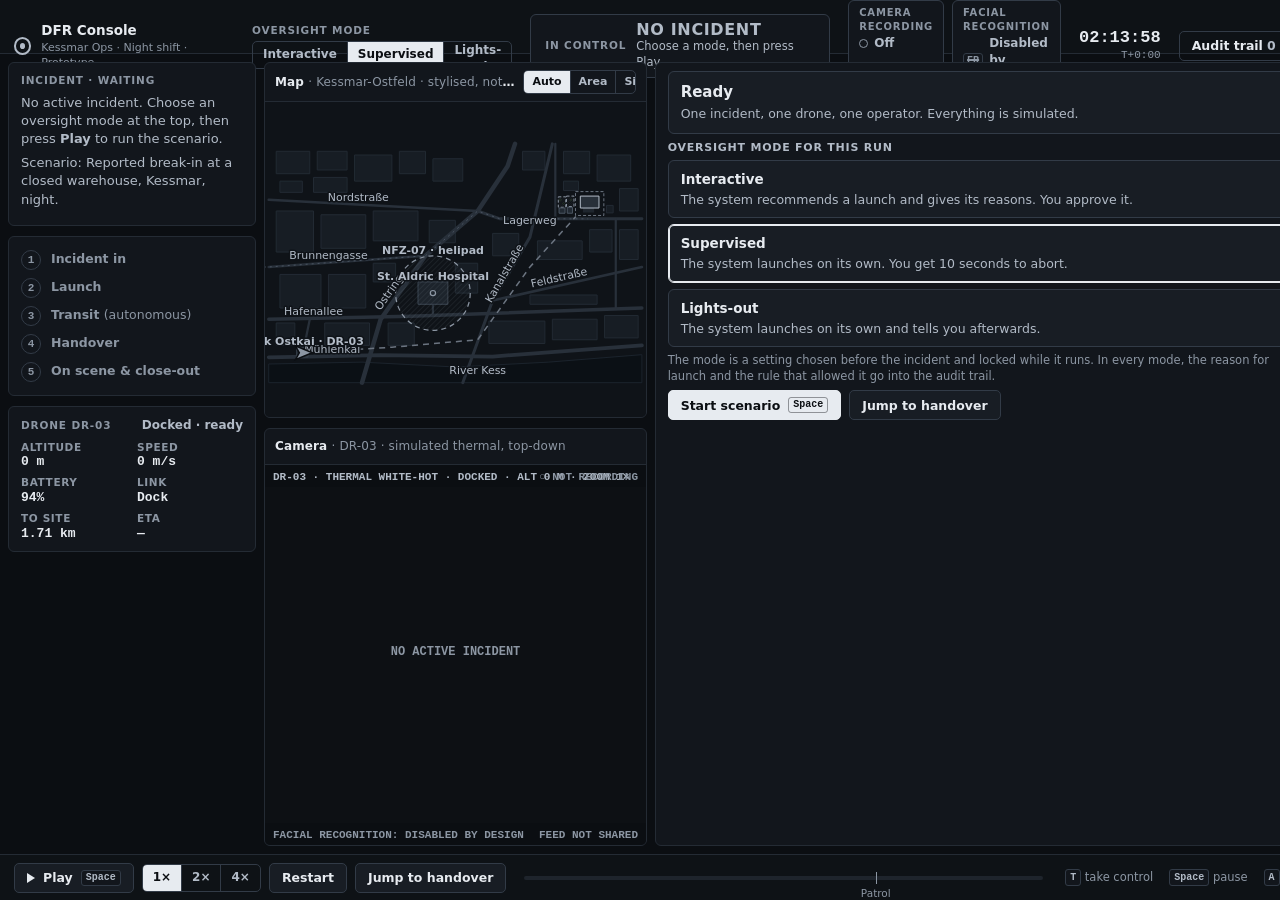
==== dfr-console/index.html @ 01701061 "DFR console: layout, handover brief, map and thermal feed Co-Authored-By: Claude Opus 5.5 <noreply@a" ====
<!doctype html>
<html lang="en">
<head>
  <meta charset="utf-8">
  <meta name="viewport" content="width=1440">
  <title>DFR Handover Console</title>
  <meta name="description" content="Prototype operator console for a drone-as-first-responder programme. A design exploration of human oversight at the moment of handover. Fictional city, units and procedures.">
  <link rel="stylesheet" href="styles.css">
</head>
<body>
  <div class="app" id="app">

    <header class="topbar">
      <div class="brand">
        <span class="brand-mark" aria-hidden="true"></span>
        <div>
          <div class="brand-name">DFR Console</div>
          <div class="brand-sub">Kessmar Ops · Night shift · Prototype</div>
        </div>
      </div>

      <div class="mode" id="mode" role="radiogroup" aria-label="Oversight mode"></div>

      <div class="control" id="control" aria-live="polite"></div>

      <div class="chips">
        <div class="chip chip-rec" id="rec" aria-live="polite"></div>
        <div class="chip chip-fr" title="Facial recognition is not part of this programme. Identity is never inferred from the feed.">
          <span class="chip-k">Facial recognition</span>
          <span class="chip-v"><span class="strike">FR</span> Disabled by design</span>
        </div>
      </div>

      <div class="clock">
        <div class="clock-time num" data-live="clock">--:--:--</div>
        <div class="clock-sub num"><span data-live="tplus">T+0:00</span><span class="condensed" id="condensed" hidden>Condensed <span data-live="condense-x"></span></span></div>
      </div>

      <button class="btn btn-ghost audit-btn" data-action="toggle-audit" aria-controls="audit">
        Audit trail <span class="count num" id="audit-count">0</span> <kbd>A</kbd>
      </button>
    </header>

    <main class="grid" id="grid">
      <aside class="col-left" id="left" aria-label="Incident"></aside>

      <section class="col-center" aria-label="Map and camera">
        <div class="panel map-panel">
          <div class="panel-head">
            <h2 class="panel-title">Map <span class="dim">· Kessmar-Ostfeld · stylised, not to survey</span></h2>
            <div class="seg seg-sm" id="map-view"></div>
          </div>
          <div class="map-wrap" id="map-wrap">
            <svg id="map" role="img" aria-label="Map of the drone route, no-fly zone, site and patrol position"></svg>
            <div class="arm-hint" id="map-hint" hidden></div>
          </div>
        </div>
        <div class="panel feed-panel">
          <div class="panel-head">
            <h2 class="panel-title">Camera <span class="dim">· DR-03 · simulated thermal, top-down</span></h2>
            <div class="feed-flags" id="feed-flags"></div>
          </div>
          <div class="feed-wrap" id="feed-wrap">
            <canvas id="feed" aria-label="Simulated thermal camera feed with detection boxes"></canvas>
            <div class="arm-hint" id="feed-hint" hidden></div>
          </div>
        </div>
      </section>

      <aside class="col-right" id="context" aria-label="What needs you"></aside>

      <section class="closeout" id="closeout" hidden aria-label="Close-out summary"></section>
    </main>

    <footer class="playback" id="playback" aria-label="Playback"></footer>

    <aside class="drawer" id="audit" hidden aria-label="Audit trail"></aside>
  </div>

  <script src="scenario.js"></script>
  <script src="app.js"></script>
</body>
</html>
---- dfr-console/styles.css ----
/* ==========================================================================
   DFR Handover Console — styles
   Colour has three jobs only:
     --sys    system acting
     --ask    needs a human
     --crit   critical
   Everything else is neutral. All text meets WCAG AA on its background.
   ========================================================================== */

:root {
  --bg: #0b0e12;
  --panel: #12161c;
  --panel-2: #181d24;
  --panel-3: #1e242c;
  --line: #242b34;
  --line-2: #323b47;
  --text: #e7ebf0;
  --text-2: #b2bbc7;
  --text-3: #8c96a3;

  --sys: #4cc3e0;
  --sys-bg: rgba(76, 195, 224, 0.10);
  --sys-line: rgba(76, 195, 224, 0.45);
  --ask: #f2b545;
  --ask-bg: rgba(242, 181, 69, 0.10);
  --ask-line: rgba(242, 181, 69, 0.55);
  --ask-ink: #1b1302;
  --crit: #ff6b6b;
  --crit-bg: rgba(255, 107, 107, 0.12);

  --font: "Inter", "Segoe UI", system-ui, -apple-system, Roboto, "Helvetica Neue", Arial, sans-serif;
  --mono: "JetBrains Mono", "SF Mono", ui-monospace, Menlo, Consolas, monospace;

  --r: 6px;
  --gap: 10px;
  color-scheme: dark;
}

* { box-sizing: border-box; }
html, body { margin: 0; height: 100%; background: var(--bg); color: var(--text); }
body {
  font: 13px/1.4 var(--font);
  -webkit-font-smoothing: antialiased;
  min-width: 1280px;
  overflow: hidden;
}
button { font: inherit; color: inherit; }
kbd {
  font: 600 10px/1 var(--mono);
  padding: 2px 4px; border-radius: 3px;
  border: 1px solid var(--line-2); color: var(--text-2); background: var(--panel);
  margin-left: 4px; vertical-align: 1px;
}
.num { font-variant-numeric: tabular-nums; font-feature-settings: "tnum" 1; }
.dim { color: var(--text-3); font-weight: 400; }
b { font-weight: 600; }
[hidden] { display: none !important; }

/* ---- app grid ----------------------------------------------------------- */
.app {
  height: 100vh; min-height: 820px;
  display: grid;
  grid-template-rows: 54px minmax(0, 1fr) 46px;
  position: relative;
}
.grid {
  display: grid;
  grid-template-columns: 248px minmax(0, 1fr) 664px;
  gap: 8px;
  padding: 8px;
  min-height: 0;
  position: relative;
}
.col-left, .col-right { min-height: 0; overflow-y: auto; }
.grid { grid-template-rows: minmax(0, 1fr); }
.col-left { grid-column: 1; grid-row: 1; }
.col-center { grid-column: 2; grid-row: 1; }
.col-right { grid-column: 3; grid-row: 1; }
.col-left { display: flex; flex-direction: column; gap: var(--gap); }
.col-center { display: grid; grid-template-rows: minmax(0, 0.92fr) minmax(0, 1.08fr); gap: var(--gap); min-height: 0; }
.col-right {
  background: var(--panel); border: 1px solid var(--line); border-radius: var(--r);
  padding: 8px 12px 6px;
  display: flex; flex-direction: column; gap: 6px;
  scrollbar-width: thin;
}

.panel { background: var(--panel); border: 1px solid var(--line); border-radius: var(--r); }
.panel-head { display: flex; align-items: center; justify-content: space-between; gap: 8px; padding: 7px 10px; border-bottom: 1px solid var(--line); min-height: 36px; }
.panel-title { font-size: 12px; font-weight: 600; margin: 0; letter-spacing: 0.01em; }
.eyebrow { font-size: 10.5px; font-weight: 600; letter-spacing: 0.08em; text-transform: uppercase; color: var(--text-3); }

/* ---- top bar ------------------------------------------------------------ */
.topbar {
  display: grid;
  grid-template-columns: 220px auto 1fr auto auto auto;
  align-items: center; gap: 18px;
  padding: 0 14px;
  border-bottom: 1px solid var(--line);
  background: #0e1216;
}
.brand { display: flex; align-items: center; gap: 10px; }
.brand-mark { width: 18px; height: 18px; border: 2px solid var(--text-2); border-radius: 50%; position: relative; }
.brand-mark::after { content: ""; position: absolute; inset: 4px; background: var(--text-2); border-radius: 50%; }
.brand-name { font-weight: 700; font-size: 13.5px; }
.brand-sub { font-size: 11px; color: var(--text-3); }

.mode { display: flex; flex-direction: column; gap: 3px; }
.mode-k { font-size: 10.5px; font-weight: 600; letter-spacing: 0.08em; text-transform: uppercase; color: var(--text-3); }
.lock { text-transform: none; letter-spacing: 0; font-weight: 500; }

.control {
  justify-self: center;
  display: grid; grid-template-columns: auto auto; grid-template-rows: auto auto;
  column-gap: 10px; align-items: baseline;
  min-width: 300px; padding: 6px 14px;
  border-radius: var(--r); border: 1px solid var(--line-2); background: var(--panel);
}
.ctl-k { grid-row: 1 / 3; align-self: center; font-size: 10.5px; font-weight: 600; letter-spacing: 0.08em; text-transform: uppercase; color: var(--text-3); writing-mode: horizontal-tb; }
.ctl-who { font-size: 16px; font-weight: 700; letter-spacing: 0.04em; text-transform: uppercase; line-height: 1.1; }
.ctl-sub { grid-column: 2; font-size: 11.5px; color: var(--text-2); }
.ctl-system { border-color: var(--sys-line); background: var(--sys-bg); }
.ctl-system .ctl-who { color: var(--sys); }
.ctl-system.ctl-ask { border-color: var(--ask-line); background: var(--ask-bg); }
.ctl-system.ctl-ask .ctl-sub { color: var(--ask); font-weight: 600; }
.ctl-operator { border-color: var(--text); background: var(--panel-3); box-shadow: inset 0 0 0 1px var(--text); }
.ctl-operator .ctl-who { color: var(--text); }
.ctl-idle .ctl-who { color: var(--text-2); }

.chips { display: flex; gap: 8px; }
.chip { display: flex; flex-direction: column; gap: 1px; padding: 5px 10px; border: 1px solid var(--line-2); border-radius: var(--r); background: var(--panel); }
.chip-k { font-size: 10px; font-weight: 600; letter-spacing: 0.08em; text-transform: uppercase; color: var(--text-3); }
.chip-v { font-size: 12px; font-weight: 600; color: var(--text-2); display: flex; align-items: center; gap: 6px; }
.rec-dot { width: 9px; height: 9px; border-radius: 50%; border: 1.5px solid var(--text-3); display: inline-block; }
.chip-rec.on .chip-v { color: var(--text); }
.chip-rec.on .rec-dot { background: var(--text); border-color: var(--text); }
.strike { text-decoration: line-through; text-decoration-thickness: 1.5px; font: 600 10px var(--mono); padding: 1px 3px; border: 1px solid var(--line-2); border-radius: 3px; color: var(--text-3); }

.clock { text-align: right; }
.clock-time { font: 600 17px/1.1 var(--mono); }
.clock-sub { font: 500 11px/1.3 var(--mono); color: var(--text-3); display: flex; gap: 8px; justify-content: flex-end; }
.condensed { color: var(--text-2); border: 1px solid var(--line-2); border-radius: 3px; padding: 0 4px; }
.audit-btn .count { color: var(--text-2); }

/* ---- buttons ------------------------------------------------------------ */
.btn {
  display: inline-flex; align-items: center; justify-content: center; gap: 4px;
  height: 30px; padding: 0 12px;
  border: 1px solid var(--line-2); border-radius: 5px;
  background: var(--panel-2); color: var(--text);
  font-size: 12.5px; font-weight: 600; cursor: pointer; white-space: nowrap;
}
.btn:hover:not(:disabled) { background: var(--panel-3); border-color: #475262; }
.btn:focus-visible, .seg-btn:focus-visible, .link:focus-visible { outline: 2px solid var(--text); outline-offset: 2px; }
.btn:disabled { color: var(--text-3); cursor: not-allowed; background: transparent; }
.btn-ghost { background: transparent; }
.btn-sm { height: 26px; padding: 0 10px; font-size: 12px; }
.btn-lg { height: 40px; padding: 0 18px; font-size: 14px; }
.btn-primary { background: var(--text); color: #0b0e12; border-color: var(--text); }
.btn-primary:hover:not(:disabled) { background: #fff; border-color: #fff; }
.btn-primary kbd { background: transparent; color: #0b0e12; border-color: rgba(11,14,18,.4); }
.btn-ask { background: var(--ask); color: var(--ask-ink); border-color: var(--ask); }
.btn-ask:hover:not(:disabled) { background: #f7c565; border-color: #f7c565; }
.btn-ask kbd { background: transparent; color: var(--ask-ink); border-color: rgba(27,19,2,.45); }
.btn-ask-o { border-color: var(--ask-line); }
.btn-ask-o:hover:not(:disabled) { background: var(--ask-bg); border-color: var(--ask); }
.link { background: none; border: 0; padding: 0; color: var(--text); text-decoration: underline; text-underline-offset: 2px; cursor: pointer; font-size: inherit; }

.seg { display: inline-flex; border: 1px solid var(--line-2); border-radius: 5px; overflow: hidden; }
.seg-btn { height: 26px; padding: 0 10px; background: transparent; border: 0; border-right: 1px solid var(--line-2); color: var(--text-2); font-size: 12px; font-weight: 600; cursor: pointer; }
.seg-btn:last-child { border-right: 0; }
.seg-btn:hover:not(:disabled) { background: var(--panel-3); color: var(--text); }
.seg-btn.on { background: var(--text); color: #0b0e12; }
.seg-btn:disabled { cursor: not-allowed; }
.seg-btn:disabled:not(.on) { color: var(--text-3); }
.seg-sm .seg-btn { height: 22px; padding: 0 8px; font-size: 11px; }

/* ---- left column -------------------------------------------------------- */
.card { padding: 10px 12px; }
.card-top { display: flex; justify-content: space-between; align-items: center; margin-bottom: 6px; }
.prio { font: 700 12px var(--mono); padding: 1px 6px; border: 1px solid var(--text-2); border-radius: 3px; }
.incident.muted { color: var(--text-2); }
.idle-note { margin: 4px 0 6px; color: var(--text-2); }
.inc-type { font-size: 15px; font-weight: 700; margin: 0 0 2px; line-height: 1.25; }
.inc-addr { font-size: 12.5px; color: var(--text); margin-bottom: 8px; }
.kv { margin: 0 0 8px; display: grid; grid-template-columns: 1fr 1fr; gap: 6px; }
.kv dt, .tele-grid dt { font-size: 10.5px; color: var(--text-3); text-transform: uppercase; letter-spacing: 0.06em; font-weight: 600; }
.kv dd, .tele-grid dd { margin: 0; font-size: 12.5px; }
.kv dd.num { font: 600 15px var(--mono); }
.notes { margin: 0 0 10px; font-size: 12px; color: var(--text-2); }
.notes .eyebrow { display: block; margin-bottom: 2px; }
.eta { border-top: 1px solid var(--line); padding-top: 8px; display: flex; flex-direction: column; gap: 5px; }
.eta-h { display: flex; flex-direction: column; font-size: 12px; margin-bottom: 2px; }
.eta-row { display: grid; grid-template-columns: 76px 1fr 66px; align-items: center; gap: 8px; font-size: 12px; }
.eta-l { color: var(--text-2); }
.eta-bar { height: 6px; background: var(--panel-3); border-radius: 3px; overflow: hidden; }
.eta-fill { display: block; height: 100%; width: 0; border-radius: 3px; }
.eta-fill.sys { background: var(--sys); }
.eta-fill.neutral { background: var(--text-2); }
.eta-v { font: 600 13px var(--mono); text-align: right; white-space: nowrap; }

.stepper { list-style: none; margin: 0; padding: 0; display: flex; flex-direction: column; gap: 2px; }
.step { display: grid; grid-template-columns: 22px 1fr; gap: 8px; align-items: start; padding: 4px 0; color: var(--text-3); }
.step-n { width: 20px; height: 20px; border-radius: 50%; border: 1px solid var(--line-2); display: grid; place-items: center; font: 600 11px var(--mono); }
.step-t { font-weight: 600; font-size: 12.5px; display: flex; flex-direction: column; }
.step { padding: 3px 0; }
.step-note { font-weight: 400; font-size: 11.5px; color: var(--text-3); }
.step.done { color: var(--text-2); }
.step.done .step-n { background: var(--panel-3); color: var(--text-2); }
.step.current { color: var(--text); }
.step.current .step-n { background: var(--text); color: #0b0e12; border-color: var(--text); }
.step.current .step-note { color: var(--text-2); }
.step.skipped .step-t { text-decoration: line-through; text-decoration-color: var(--text-3); }
.step.skipped .step-note { text-decoration: none; display: inline; }

.tele-phase { font-size: 12px; font-weight: 600; color: var(--text-2); }
.tele-grid { margin: 0; display: grid; grid-template-columns: 1fr 1fr; gap: 6px 10px; }
.tele-grid dd { font: 600 13px var(--mono); }

/* ---- map ---------------------------------------------------------------- */
.map-panel, .feed-panel { display: flex; flex-direction: column; min-height: 0; overflow: hidden; }
.map-wrap, .feed-wrap { position: relative; flex: 1; min-height: 0; }
#map { position: absolute; inset: 0; width: 100%; height: 100%; display: block; }
.map-wrap.armed, .feed-wrap.armed { cursor: crosshair; }
.map-wrap.armed #map, .feed-wrap.armed canvas { outline: 1px dashed var(--text-2); outline-offset: -1px; }
.arm-hint {
  position: absolute; left: 50%; top: 8px; transform: translateX(-50%);
  background: rgba(11,14,18,.9); border: 1px solid var(--text-2); border-radius: 4px;
  padding: 3px 8px; font-size: 12px; pointer-events: none;
}

.m-bg { fill: #0f1318; }
.m-river { fill: #0b1015; stroke: #1b232c; stroke-width: 1; vector-effect: non-scaling-stroke; }
.m-block { fill: #171d24; stroke: #222a33; stroke-width: 1; vector-effect: non-scaling-stroke; }
.m-street { fill: none; stroke: #28303a; stroke-linecap: round; stroke-linejoin: round; }
.m-landmark { fill: #1d242c; stroke: #3a4450; stroke-width: 1; vector-effect: non-scaling-stroke; }
.m-nfz { fill: url(#hatch-nfz); stroke: #8c96a3; stroke-width: 1.2; stroke-dasharray: 5 4; vector-effect: non-scaling-stroke; }
.nfz-hatch { stroke: rgba(140,150,163,0.18); stroke-width: 3; }
.m-helipad { fill: none; stroke: #8c96a3; stroke-width: 1.2; vector-effect: non-scaling-stroke; }
.m-garden { fill: #131a17; stroke: #2a3330; stroke-width: 1; vector-effect: non-scaling-stroke; }
.m-garden.private { fill: url(#hatch); stroke: #8c96a3; stroke-dasharray: 3 2; }
.hatch-line { stroke: rgba(140,150,163,0.35); stroke-width: 1; }
.m-fence { fill: none; stroke: #6b7480; stroke-width: 1; stroke-dasharray: 3 2; vector-effect: non-scaling-stroke; }
.m-apron { fill: #1f262e; }
.m-bldg { fill: #222a33; stroke: #4a5461; stroke-width: 1; vector-effect: non-scaling-stroke; }
.m-bldg.target { fill: #283039; stroke: #b2bbc7; }
.m-tree { fill: #121a15; stroke: #25302a; stroke-width: 1; vector-effect: non-scaling-stroke; }
.m-route-plan { fill: none; stroke: #6b7480; stroke-width: 1.5; stroke-dasharray: 6 5; vector-effect: non-scaling-stroke; }
.m-patrol-plan { fill: none; stroke: #4a5461; stroke-width: 1; stroke-dasharray: 2 4; vector-effect: non-scaling-stroke; }
.m-route-flown { fill: none; stroke: var(--sys); stroke-width: 2.5; vector-effect: non-scaling-stroke; }
.m-orbit { fill: none; stroke: var(--sys); stroke-width: 1.2; stroke-dasharray: 4 4; vector-effect: non-scaling-stroke; }
.m-cam { fill: rgba(231,235,240,0.06); stroke: rgba(231,235,240,0.7); stroke-width: 1; vector-effect: non-scaling-stroke; }
.m-mask { fill: #10131a; fill-opacity: .92; stroke: var(--text-2); stroke-width: 1; vector-effect: non-scaling-stroke; }
.mk { transform: scale(var(--inv, 1)); }
.lbl { fill: var(--text-2); font: 500 11px var(--font); paint-order: stroke; stroke: #0f1318; stroke-width: 3px; stroke-linejoin: round; }
.lbl-area { text-anchor: middle; }
.lbl-mark { fill: var(--text-2); font-weight: 600; }
.lbl-nfz { fill: var(--text-2); font-weight: 600; }
.lbl-site { text-anchor: middle; opacity: 0; transition: opacity .3s; }
.lbl-strong { fill: var(--text); font-weight: 700; }
.lbl-private { fill: var(--text-2); font-size: 10px; }
#map.masked .lbl-private { display: none; }
#map.zoomed .lbl-site { opacity: 1; }
#map.zoomed .lbl-area { opacity: 0; }
.lbl-ico { font: 600 11px var(--mono); fill: var(--text); }
.lbl-det { font: 600 10px var(--mono); fill: var(--text); }
.m-drone-ico { fill: var(--sys); stroke: #0b0e12; stroke-width: 1.5; }
.m-drone-halo { fill: none; stroke: none; }
.m-drone.op .m-drone-ico { fill: var(--text); }
.m-drone.ask .m-drone-halo { stroke: var(--ask); stroke-width: 2; }
.m-drone.ask .m-drone-ico { fill: var(--sys); }
.m-drone.docked .m-drone-ico { fill: var(--text-3); }
.m-drone.docked .lbl-ico { display: none; }
.m-patrol-ico { fill: var(--panel-3); stroke: var(--text); stroke-width: 1.5; }
.m-pin { fill: var(--text); }
.m-pin-ring { fill: none; stroke: var(--text); stroke-width: 1; opacity: .6; }
.m-det { fill: none; stroke-width: 1.5; }
.m-det.sys { stroke: var(--sys); }
.m-det.ask { stroke: var(--ask); stroke-width: 2; }
.m-det.ok { stroke: var(--text); }
.m-poi { fill: none; stroke: var(--text); stroke-width: 1.5; }

/* ---- feed --------------------------------------------------------------- */
#feed { position: absolute; inset: 0; display: block; }
.feed-flags { display: flex; gap: 6px; flex-shrink: 0; }
.panel-title { white-space: nowrap; overflow: hidden; text-overflow: ellipsis; min-width: 0; }
.flag { white-space: nowrap; font-size: 11px; font-weight: 600; color: var(--text-2); border: 1px solid var(--line-2); border-radius: 3px; padding: 1px 6px; }

/* ---- right column: context --------------------------------------------- */
.banner {
  display: flex; justify-content: space-between; align-items: center; gap: 12px;
  padding: 10px 12px; border-radius: var(--r); border: 1px solid var(--line-2); background: var(--panel-2);
}
.banner-t { font-size: 15px; font-weight: 700; }
.banner-handover .banner-s { white-space: nowrap; }
.banner-s { font-size: 12.5px; color: var(--text-2); margin-top: 2px; }
.banner-meta { display: flex; flex-direction: column; align-items: flex-end; }
.big { font: 700 22px/1.1 var(--mono); }
.banner-sys { border-color: var(--sys-line); background: var(--sys-bg); }
.banner-sys .banner-t { color: var(--sys); }
.banner-ask { border-color: var(--ask-line); background: var(--ask-bg); }
.banner-ask .banner-t { color: var(--ask); }
.banner-op { border-color: var(--text); background: var(--panel-3); }
.banner-calm .banner-t { color: var(--text); }
.banner-handover { position: sticky; top: -12px; z-index: 2; background: #221d12; }
.handover-cta { display: flex; align-items: center; gap: 14px; flex-shrink: 0; }
.tth { display: flex; flex-direction: column; align-items: flex-end; }
.tth .big { color: var(--ask); }

.calm { padding: 14px 14px 12px; border: 1px solid var(--line); border-radius: var(--r); background: var(--panel-2); }
.calm-t { font-size: 20px; font-weight: 600; color: var(--text); letter-spacing: -0.01em; }
.calm-s { color: var(--text-2); margin-top: 4px; font-size: 13px; }

.notice { font-size: 12.5px; color: var(--text-2); padding: 8px 10px; border-left: 3px solid var(--sys); background: var(--sys-bg); border-radius: 0 var(--r) var(--r) 0; }
.notice b { color: var(--text); }

.sec { display: flex; flex-direction: column; gap: 5px; }
.sec-h { margin: 0; font-size: 11px; font-weight: 700; letter-spacing: 0.07em; text-transform: uppercase; color: var(--text-2); display: flex; align-items: center; gap: 6px; white-space: nowrap; }
.sec-n { width: 17px; height: 17px; border-radius: 50%; background: var(--panel-3); border: 1px solid var(--line-2); display: inline-grid; place-items: center; font: 700 10px var(--mono); color: var(--text); }
.sec-aside { margin-left: auto; text-transform: none; letter-spacing: 0; font-weight: 500; font-size: 11.5px; color: var(--text-3); }
.sec-h .count { font: 600 11px var(--mono); color: var(--text-3); }
.pending { color: var(--text-3); font-style: italic; margin: 0; }
.fine { font-size: 11.5px; color: var(--text-3); margin: 0; }
.actions { display: flex; gap: 8px; flex-wrap: wrap; }

.modes { list-style: none; margin: 0; padding: 0; display: flex; flex-direction: column; gap: 6px; }
.mode-pick { width: 100%; text-align: left; display: flex; flex-direction: column; gap: 2px; padding: 9px 12px; border: 1px solid var(--line-2); border-radius: var(--r); background: var(--panel-2); cursor: pointer; }
.mode-pick:hover { border-color: #475262; }
.mode-card.on .mode-pick { border-color: var(--text); box-shadow: inset 0 0 0 1px var(--text); }
.mode-name { font-weight: 700; font-size: 13.5px; }
.mode-sum { color: var(--text-2); font-size: 12.5px; }

.reasons { margin: 0; padding-left: 16px; display: flex; flex-direction: column; gap: 3px; color: var(--text); font-size: 12.5px; }
.rec-line { margin: 0; font-size: 14px; }
.rule { font: 600 10.5px var(--mono); color: var(--text-2); border: 1px solid var(--line-2); border-radius: 3px; padding: 0 4px; text-transform: none; letter-spacing: 0; cursor: help; white-space: nowrap; }
.countdown { height: 6px; border-radius: 3px; background: var(--panel-3); overflow: hidden; }
.countdown-fill { display: block; height: 100%; background: var(--sys); width: 100%; }

/* brief */
.brief { display: flex; flex-direction: column; gap: 6px; }
.brief-head { display: flex; align-items: baseline; justify-content: space-between; gap: 8px; border-bottom: 1px solid var(--line); padding-bottom: 3px; }
.brief-title { margin: 0; font-size: 13px; font-weight: 700; }
.brief .dim { font-size: 11.5px; }
.looking { margin: 0; font-size: 14px; line-height: 1.38; font-weight: 500; }
.looking.pending { font-size: 13px; font-weight: 400; }
.did { list-style: none; margin: 0; padding: 0; display: grid; grid-template-columns: 1fr 1fr; grid-auto-flow: row; gap: 1px 16px; }
.did li { display: grid; grid-template-columns: 58px 1fr; gap: 4px; font-size: 12px; line-height: 1.35; min-width: 0; }
.did-t { font: 500 11.5px/1.45 var(--mono); color: var(--text-3); }
.did-a { color: var(--text-2); white-space: nowrap; overflow: hidden; text-overflow: ellipsis; }
.did li.pending { display: block; }

.brief-grid { display: grid; grid-template-columns: 1fr 1fr; gap: 10px; align-items: start; }
.items { list-style: none; margin: 0; padding: 0; display: flex; flex-direction: column; gap: 4px; }
.item {
  display: grid; grid-template-columns: 54px 1fr; gap: 8px; align-items: center;
  padding: 4px 6px 4px 4px; border: 1px solid var(--line); border-radius: 5px; background: var(--panel-2);
  min-height: 42px;
}
.item.needs { border-color: var(--ask); background: var(--ask-bg); }
.thumb { position: relative; width: 54px; height: 34px; border-radius: 3px; overflow: hidden; background: #0d1014; display: grid; place-items: center; align-self: start; }
.thumb img { width: 100%; height: 100%; object-fit: cover; display: block; }
.thumb-id { position: absolute; left: 0; bottom: 0; font: 600 9.5px/1 var(--mono); color: var(--text); background: rgba(11,14,18,.85); padding: 2px 3px; border-top-right-radius: 3px; }
.thumb-mask { font-size: 10px; color: var(--text-2); background: repeating-linear-gradient(45deg, #10131a 0 4px, #1e242c 4px 6px); width: 100%; height: 100%; display: grid; place-items: center; font-weight: 600; }
.item.unk { grid-template-columns: 34px 1fr; }
.unk-mark { width: 34px; font: 700 16px var(--mono); color: var(--text-2); border: 1px dashed var(--line-2); background: transparent; padding-bottom: 8px; }
.unk-mark .thumb-id { background: transparent; color: var(--text-3); }
.item-b { min-width: 0; display: flex; flex-direction: column; gap: 1px; }
.item-l { font-size: 12.5px; line-height: 1.35; color: var(--text); font-weight: 500; }
.item-l .conf { float: right; margin: 0 0 2px 6px; }
.item-s { font-size: 11.5px; color: var(--text-2); font-weight: 600; }
.item-s.ask { color: var(--ask); }
.item.resolved .item-l { color: var(--text-2); }
.conf { font: 600 10.5px/1.5 var(--mono); padding: 0 4px; border-radius: 3px; border: 1px solid var(--line-2); color: var(--text); white-space: nowrap; }
.conf-low { border-style: dashed; border-color: var(--text-3); }
.conf-ok { border-color: var(--text-2); }
.fr-tag { margin-left: auto; text-transform: none; letter-spacing: 0; font-weight: 500; font-size: 11px; color: var(--text-3); display: inline-flex; gap: 4px; align-items: center; }

.decs { list-style: none; margin: 0; padding: 0; display: flex; flex-direction: column; gap: 5px; }
.dec { padding: 6px 10px; border: 1px solid var(--line-2); border-radius: var(--r); background: var(--panel-2); display: flex; flex-direction: column; gap: 5px; }
.dec.open { border-color: var(--ask); background: var(--ask-bg); }
.dec.open-lite { border-color: var(--ask-line); }
.dec-top { display: flex; align-items: center; gap: 8px; }
.urg { font-size: 10.5px; font-weight: 700; letter-spacing: 0.06em; text-transform: uppercase; color: var(--text-3); white-space: nowrap; }
.dec.open .urg, .dec.open-lite .urg { color: var(--ask); }
.dec-t { font-weight: 700; font-size: 13.5px; flex: 1; }
.dec-x { margin: 0; font-size: 12.5px; color: var(--text-2); }
.dec-inline { flex-direction: row; align-items: center; gap: 10px; padding: 5px 8px 5px 10px; }
.dec-inline .dec-b { flex: 1; min-width: 0; font-size: 12.5px; line-height: 1.3; }
.dec-inline .dec-t { font-size: 12.5px; }
.choices { display: grid; grid-template-columns: repeat(3, 1fr); gap: 6px; }
.choice.chosen { background: var(--text); color: #0b0e12; border-color: var(--text); opacity: 1; }
.choice.chosen:disabled { color: #0b0e12; background: var(--text); }
.queued { font-size: 12.5px; color: var(--text-2); padding: 7px 10px; border: 1px dashed var(--line-2); border-radius: var(--r); }

.sugg .tag-sugg { text-transform: none; letter-spacing: 0; font-weight: 600; font-size: 11px; color: var(--text-2); border: 1px dashed var(--line-2); border-radius: 3px; padding: 0 6px; }
.suggs { list-style: none; margin: 0; padding: 0; display: grid; grid-template-columns: repeat(3, 1fr); gap: 6px; }
.sg .item-id { grid-column: 1; }
.sg-t { grid-column: 1; grid-row: 2; font-size: 12.5px; line-height: 1.3; }
.sg .btn { grid-column: 2; grid-row: 1 / 3; }
.sg .sg-done { grid-column: 1 / 3; grid-row: 3; }
.sg-done { white-space: nowrap; text-align: right; }
.sg { display: grid; grid-template-columns: 1fr auto; grid-template-rows: auto auto; column-gap: 6px; align-items: center; padding: 5px 6px 5px 8px; border: 1px dashed var(--line-2); border-radius: 5px; font-size: 12.5px; }
.sg.used { border-style: solid; color: var(--text-3); }
.sg-done { font: 500 11px var(--mono); color: var(--text-2); }

.controls .ctl-grid { display: flex; flex-wrap: wrap; gap: 10px 14px; }
.ctl-group { display: flex; flex-direction: column; gap: 3px; }
.arm-line { margin: 0; font-size: 12.5px; color: var(--text); }
.end-row { display: flex; justify-content: space-between; align-items: center; gap: 12px; padding: 8px 10px; border: 1px solid var(--line-2); border-radius: var(--r); font-size: 12.5px; color: var(--text-2); }
.end-row.ready { border-color: var(--ask-line); background: var(--ask-bg); color: var(--text); }

/* ---- playback ----------------------------------------------------------- */
.playback {
  display: grid; grid-template-columns: auto 1fr auto; align-items: center; gap: 18px;
  padding: 0 14px; border-top: 1px solid var(--line); background: #0e1216;
}
.pb-ctrls { display: flex; gap: 8px; align-items: center; }
.pb-play { min-width: 104px; }
.ico-play { width: 0; height: 0; border-left: 8px solid currentColor; border-top: 5px solid transparent; border-bottom: 5px solid transparent; margin-right: 4px; }
.ico-pause { width: 8px; height: 10px; border-left: 3px solid currentColor; border-right: 3px solid currentColor; margin-right: 4px; }
.pb-track { position: relative; height: 40px; }
.pb-rail { position: absolute; left: 0; right: 0; top: 18px; height: 4px; background: var(--panel-3); border-radius: 2px; }
.pb-fill { display: block; height: 100%; background: var(--text-2); border-radius: 2px; width: 0; }
.pb-mark { position: absolute; top: -4px; width: 1px; height: 12px; background: var(--text-3); }
.pb-mark.up span { top: -15px; }
.pb-mark span { position: absolute; top: 14px; left: 0; transform: translateX(-50%); font-size: 10.5px; color: var(--text-3); white-space: nowrap; }
.pb-mark.past { background: var(--text); }
.pb-mark.past span { color: var(--text-2); }
.pb-keys { display: flex; gap: 12px; font-size: 11.5px; color: var(--text-3); }

/* ---- audit drawer ------------------------------------------------------- */
.drawer {
  position: absolute; top: 54px; right: 0; bottom: 46px; width: 640px; z-index: 20;
  background: #0f1318; border-left: 1px solid var(--line-2); box-shadow: -12px 0 32px rgba(0,0,0,.5);
  display: flex; flex-direction: column;
}
.drawer-head { display: flex; align-items: center; justify-content: space-between; gap: 10px; padding: 12px 14px; border-bottom: 1px solid var(--line); }
.drawer-t { margin: 0; font-size: 15px; }
.audit-list { list-style: none; margin: 0; padding: 6px 0; overflow-y: auto; flex: 1; }
.ae { display: grid; grid-template-columns: 92px 82px 1fr; gap: 8px; padding: 6px 14px; border-bottom: 1px solid var(--line); }
.ae-t { font: 500 12px var(--mono); display: flex; flex-direction: column; }
.ae-t .dim { font-size: 11px; }
.ae-a { font-weight: 600; font-size: 12.5px; }
.ae-r { font-size: 12px; color: var(--text-2); }
.actor { font: 700 10.5px var(--mono); padding: 1px 5px; border-radius: 3px; border: 1px solid; letter-spacing: 0.04em; }
.actor-system { color: var(--sys); border-color: var(--sys-line); }
.actor-operator { color: #0b0e12; background: var(--text); border-color: var(--text); }

/* ---- close-out ---------------------------------------------------------- */
.closeout {
  grid-column: 2 / 4; grid-row: 1; z-index: 5;
  background: var(--panel); border: 1px solid var(--line-2); border-radius: var(--r);
  padding: 14px 16px; overflow-y: auto; display: flex; flex-direction: column; gap: 12px;
  margin: 0; min-height: 0;
}
.co-head { display: flex; justify-content: space-between; align-items: flex-start; gap: 12px; }
.co-title { margin: 2px 0; font-size: 18px; }
.co-metrics { display: grid; grid-template-columns: repeat(6, 1fr); gap: 8px; }
.metric { padding: 8px 10px; border: 1px solid var(--line-2); border-radius: var(--r); background: var(--panel-2); display: flex; flex-direction: column; gap: 2px; }
.metric.key { border-color: var(--text); }
.metric-v { font: 700 15px/1.3 var(--font); }
.metric-v.num { font-family: var(--mono); }
.metric.key .metric-v { font-size: 24px; }
.metric-s { font-size: 11px; color: var(--text-3); }
.co-body { display: grid; grid-template-columns: 300px 1fr; gap: 14px; min-height: 0; }
.co-left { display: flex; flex-direction: column; gap: 12px; }
.co-out { margin: 0; font-size: 13px; line-height: 1.45; }
.co-unk { margin: 0; padding-left: 0; list-style: none; display: flex; flex-direction: column; gap: 6px; font-size: 12.5px; }
.swim-head { display: grid; grid-template-columns: 1fr 70px 1fr; font-size: 11px; font-weight: 700; letter-spacing: .07em; text-transform: uppercase; color: var(--text-2); }
.swim-head span:first-child { text-align: right; color: var(--sys); }
.swim { list-style: none; margin: 0; padding: 0; }
.sw { display: grid; grid-template-columns: 1fr 70px 1fr; gap: 0; }
.sw-t { font: 500 11.5px var(--mono); color: var(--text-3); text-align: center; border-left: 1px solid var(--line-2); border-right: 1px solid var(--line-2); padding: 4px 0; }
.sw-sys, .sw-op { padding: 4px 8px; }
.sw-sys { text-align: right; }
.sw-a { font-size: 12.5px; font-weight: 600; }
.sw-r { font-size: 11.5px; color: var(--text-3); }
.sw-operator .sw-op { border-left: 2px solid var(--text); background: var(--panel-2); }
.sw-system .sw-sys .sw-a { color: var(--text); }
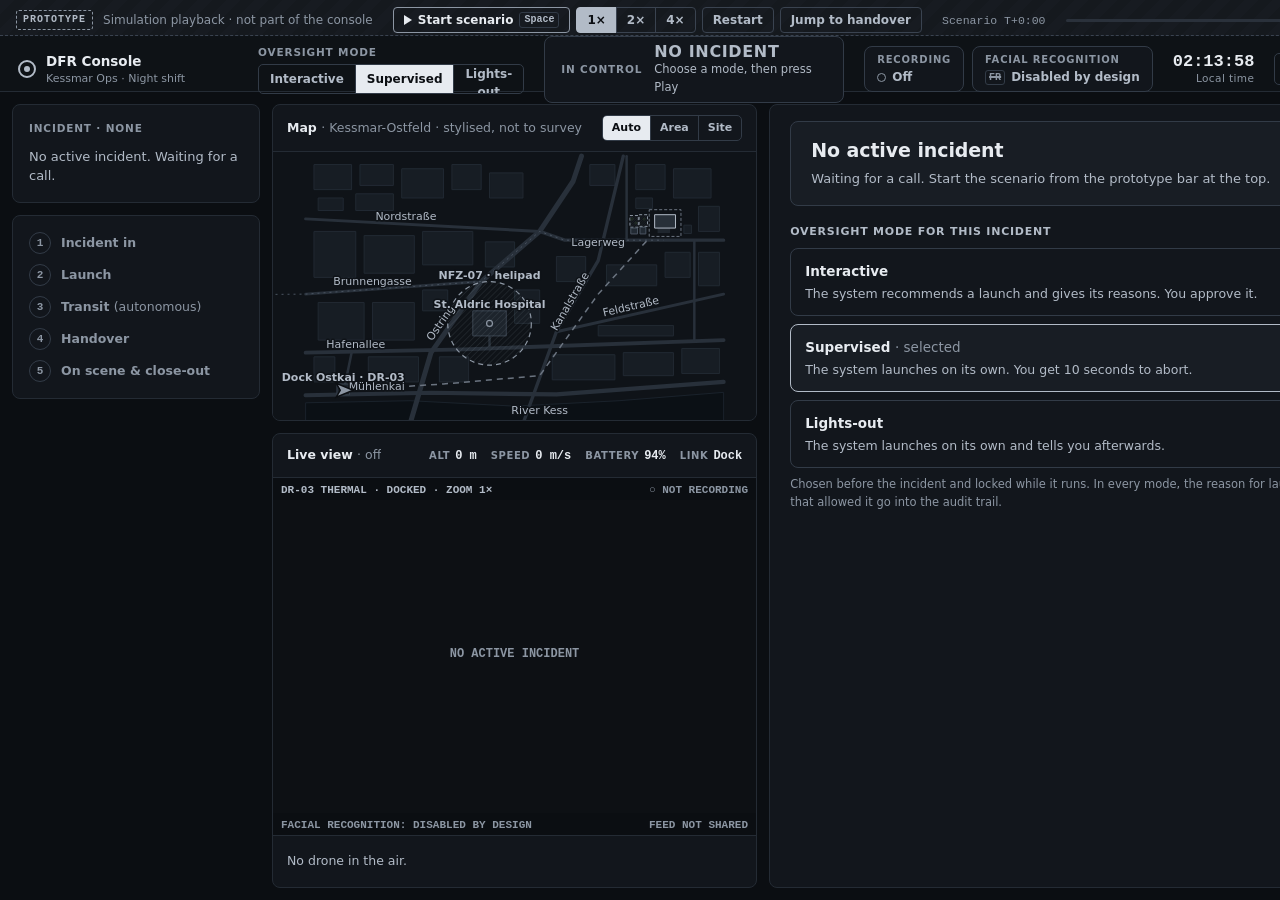
==== commit e71d8187: "DFR console: one primary action at a time, more breathing room, controls on the live view - 'Now' ca" ====
--- a/dfr-console/index.html
+++ b/dfr-console/index.html
@@ -10,12 +10,15 @@
 <body>
   <div class="app" id="app">
 
+    <!-- Prototype harness: drives the simulation. Not part of the console. -->
+    <div class="harness" id="harness" role="region" aria-label="Prototype playback (not part of the console)"></div>
+
     <header class="topbar">
       <div class="brand">
         <span class="brand-mark" aria-hidden="true"></span>
         <div>
           <div class="brand-name">DFR Console</div>
-          <div class="brand-sub">Kessmar Ops · Night shift · Prototype</div>
+          <div class="brand-sub">Kessmar Ops · Night shift</div>
         </div>
       </div>
 
@@ -33,7 +36,7 @@
 
       <div class="clock">
         <div class="clock-time num" data-live="clock">--:--:--</div>
-        <div class="clock-sub num"><span data-live="tplus">T+0:00</span><span class="condensed" id="condensed" hidden>Condensed <span data-live="condense-x"></span></span></div>
+        <div class="clock-sub">Local time</div>
       </div>
 
       <button class="btn btn-ghost audit-btn" data-action="toggle-audit" aria-controls="audit">
@@ -57,13 +60,19 @@
         </div>
         <div class="panel feed-panel">
           <div class="panel-head">
-            <h2 class="panel-title">Camera <span class="dim">· DR-03 · simulated thermal, top-down</span></h2>
-            <div class="feed-flags" id="feed-flags"></div>
+            <h2 class="panel-title"><span id="feed-title">Live view</span></h2>
+            <dl class="tele" aria-label="Drone telemetry">
+              <div><dt>Alt</dt><dd class="num" data-live="tel-alt"></dd></div>
+              <div><dt>Speed</dt><dd class="num" data-live="tel-speed"></dd></div>
+              <div><dt>Battery</dt><dd class="num" data-live="tel-bat"></dd></div>
+              <div><dt>Link</dt><dd class="num" data-live="tel-link"></dd></div>
+            </dl>
           </div>
           <div class="feed-wrap" id="feed-wrap">
-            <canvas id="feed" aria-label="Simulated thermal camera feed with detection boxes"></canvas>
+            <canvas id="feed" aria-label="Live thermal view from DR-03 (simulated), with detection boxes"></canvas>
             <div class="arm-hint" id="feed-hint" hidden></div>
           </div>
+          <div class="feed-tools" id="feed-tools" aria-label="Drone and camera controls"></div>
         </div>
       </section>
 
@@ -72,8 +81,6 @@
       <section class="closeout" id="closeout" hidden aria-label="Close-out summary"></section>
     </main>
 
-    <footer class="playback" id="playback" aria-label="Playback"></footer>
-
     <aside class="drawer" id="audit" hidden aria-label="Audit trail"></aside>
   </div>
 
--- a/dfr-console/styles.css
+++ b/dfr-console/styles.css
@@ -5,6 +5,10 @@
      --ask    needs a human
      --crit   critical
    Everything else is neutral. All text meets WCAG AA on its background.
+
+   Action hierarchy: at most one primary action per screen (.btn-primary-ask,
+   inside the "Now" card). Alternatives are quiet (.btn-quiet); everything
+   else is a link or a plain control.
    ========================================================================== */
 
 :root {
@@ -19,10 +23,10 @@
   --text-3: #8c96a3;
 
   --sys: #4cc3e0;
-  --sys-bg: rgba(76, 195, 224, 0.10);
+  --sys-bg: rgba(76, 195, 224, 0.09);
   --sys-line: rgba(76, 195, 224, 0.45);
   --ask: #f2b545;
-  --ask-bg: rgba(242, 181, 69, 0.10);
+  --ask-bg: rgba(242, 181, 69, 0.09);
   --ask-line: rgba(242, 181, 69, 0.55);
   --ask-ink: #1b1302;
   --crit: #ff6b6b;
@@ -31,15 +35,17 @@
   --font: "Inter", "Segoe UI", system-ui, -apple-system, Roboto, "Helvetica Neue", Arial, sans-serif;
   --mono: "JetBrains Mono", "SF Mono", ui-monospace, Menlo, Consolas, monospace;
 
-  --r: 6px;
-  --gap: 10px;
+  --r: 8px;
+  --r-sm: 5px;
+  --gutter: 12px;     /* between panels */
+  --pad: 18px;        /* inside panels */
   color-scheme: dark;
 }
 
 * { box-sizing: border-box; }
 html, body { margin: 0; height: 100%; background: var(--bg); color: var(--text); }
 body {
-  font: 13px/1.4 var(--font);
+  font: 13px/1.5 var(--font);
   -webkit-font-smoothing: antialiased;
   min-width: 1280px;
   overflow: hidden;
@@ -48,54 +54,87 @@
 kbd {
   font: 600 10px/1 var(--mono);
   padding: 2px 4px; border-radius: 3px;
-  border: 1px solid var(--line-2); color: var(--text-2); background: var(--panel);
-  margin-left: 4px; vertical-align: 1px;
+  border: 1px solid var(--line-2); color: var(--text-2); background: transparent;
+  margin-left: 6px; vertical-align: 1px;
 }
 .num { font-variant-numeric: tabular-nums; font-feature-settings: "tnum" 1; }
 .dim { color: var(--text-3); font-weight: 400; }
 b { font-weight: 600; }
 [hidden] { display: none !important; }
+.eyebrow { font-size: 10.5px; font-weight: 600; letter-spacing: 0.08em; text-transform: uppercase; color: var(--text-3); }
 
 /* ---- app grid ----------------------------------------------------------- */
 .app {
   height: 100vh; min-height: 820px;
   display: grid;
-  grid-template-rows: 54px minmax(0, 1fr) 46px;
+  grid-template-rows: 36px 56px minmax(0, 1fr);
   position: relative;
 }
 .grid {
   display: grid;
-  grid-template-columns: 248px minmax(0, 1fr) 664px;
-  gap: 8px;
-  padding: 8px;
+  grid-template-columns: 248px minmax(0, 1fr) 648px;
+  grid-template-rows: minmax(0, 1fr);
+  gap: var(--gutter);
+  padding: var(--gutter);
   min-height: 0;
   position: relative;
 }
-.col-left, .col-right { min-height: 0; overflow-y: auto; }
-.grid { grid-template-rows: minmax(0, 1fr); }
-.col-left { grid-column: 1; grid-row: 1; }
-.col-center { grid-column: 2; grid-row: 1; }
-.col-right { grid-column: 3; grid-row: 1; }
-.col-left { display: flex; flex-direction: column; gap: var(--gap); }
-.col-center { display: grid; grid-template-rows: minmax(0, 0.92fr) minmax(0, 1.08fr); gap: var(--gap); min-height: 0; }
+.col-left { grid-column: 1; grid-row: 1; display: flex; flex-direction: column; gap: var(--gutter); min-height: 0; overflow-y: auto; }
+.col-center { grid-column: 2; grid-row: 1; display: grid; grid-template-rows: minmax(0, 0.82fr) minmax(0, 1.18fr); gap: var(--gutter); min-height: 0; }
 .col-right {
+  grid-column: 3; grid-row: 1; min-height: 0; overflow-y: auto;
   background: var(--panel); border: 1px solid var(--line); border-radius: var(--r);
-  padding: 8px 12px 6px;
-  display: flex; flex-direction: column; gap: 6px;
+  padding: 16px 20px;
+  display: flex; flex-direction: column; gap: 18px;
   scrollbar-width: thin;
 }
 
 .panel { background: var(--panel); border: 1px solid var(--line); border-radius: var(--r); }
-.panel-head { display: flex; align-items: center; justify-content: space-between; gap: 8px; padding: 7px 10px; border-bottom: 1px solid var(--line); min-height: 36px; }
-.panel-title { font-size: 12px; font-weight: 600; margin: 0; letter-spacing: 0.01em; }
-.eyebrow { font-size: 10.5px; font-weight: 600; letter-spacing: 0.08em; text-transform: uppercase; color: var(--text-3); }
+.panel-head { display: flex; align-items: center; justify-content: space-between; gap: 12px; padding: 10px 14px; border-bottom: 1px solid var(--line); min-height: 44px; }
+.panel-title { font-size: 12.5px; font-weight: 600; margin: 0; white-space: nowrap; overflow: hidden; text-overflow: ellipsis; min-width: 0; }
+
+/* ---- prototype harness -------------------------------------------------- */
+.harness {
+  display: grid; grid-template-columns: auto auto auto 1fr; align-items: center; gap: 20px;
+  padding: 0 16px;
+  background: repeating-linear-gradient(135deg, #171b21 0 10px, #15191e 10px 20px);
+  border-bottom: 1px dashed #3a4350;
+  color: var(--text-2); font-size: 12px;
+}
+.h-id { display: flex; align-items: center; gap: 10px; }
+.h-tag { font: 700 10px/1 var(--mono); letter-spacing: 0.1em; text-transform: uppercase; padding: 4px 6px; border: 1px dashed var(--text-3); border-radius: 3px; color: var(--text-2); }
+.h-name { color: var(--text-3); }
+.h-ctrls { display: flex; align-items: center; gap: 6px; }
+.hbtn {
+  height: 26px; padding: 0 10px; border-radius: 4px; border: 1px solid #3a4350; background: transparent;
+  color: var(--text-2); font-size: 12px; font-weight: 600; cursor: pointer; display: inline-flex; align-items: center; white-space: nowrap;
+}
+.hbtn:hover:not(:disabled) { color: var(--text); border-color: var(--text-3); }
+.hbtn:disabled { color: var(--text-3); cursor: not-allowed; opacity: .7; }
+.hbtn.on { background: var(--text-2); color: #0b0e12; border-color: var(--text-2); }
+.hbtn-main { color: var(--text); border-color: var(--text-3); min-width: 128px; justify-content: center; }
+.hseg { display: inline-flex; }
+.hseg .hbtn { border-radius: 0; margin-left: -1px; }
+.hseg .hbtn:first-child { border-radius: 4px 0 0 4px; margin-left: 0; }
+.hseg .hbtn:last-child { border-radius: 0 4px 4px 0; }
+.ico-play { width: 0; height: 0; border-left: 8px solid currentColor; border-top: 5px solid transparent; border-bottom: 5px solid transparent; margin-right: 6px; }
+.ico-pause { width: 8px; height: 10px; border-left: 3px solid currentColor; border-right: 3px solid currentColor; margin-right: 6px; }
+.h-time { font: 500 11.5px var(--mono); color: var(--text-3); display: flex; gap: 8px; white-space: nowrap; }
+.condensed { color: var(--text-2); border: 1px dashed var(--text-3); border-radius: 3px; padding: 0 5px; }
+.h-track { position: relative; height: 40px; min-width: 200px; }
+.h-rail { position: absolute; left: 0; right: 0; top: 19px; height: 3px; background: #2a313b; border-radius: 2px; }
+.h-fill { display: block; height: 100%; background: var(--text-3); border-radius: 2px; width: 0; }
+.h-mark { position: absolute; top: -4px; width: 1px; height: 11px; background: var(--text-3); }
+.h-mark span { position: absolute; top: 11px; left: 0; transform: translateX(-50%); font-size: 10px; color: var(--text-3); white-space: nowrap; }
+.h-mark.up span { top: -13px; }
+.h-mark.past { background: var(--text-2); }
 
 /* ---- top bar ------------------------------------------------------------ */
 .topbar {
   display: grid;
   grid-template-columns: 220px auto 1fr auto auto auto;
-  align-items: center; gap: 18px;
-  padding: 0 14px;
+  align-items: center; gap: 20px;
+  padding: 0 var(--gutter) 0 18px;
   border-bottom: 1px solid var(--line);
   background: #0e1216;
 }
@@ -112,110 +151,102 @@
 .control {
   justify-self: center;
   display: grid; grid-template-columns: auto auto; grid-template-rows: auto auto;
-  column-gap: 10px; align-items: baseline;
-  min-width: 300px; padding: 6px 14px;
+  column-gap: 12px; align-items: baseline;
+  min-width: 300px; padding: 6px 16px;
   border-radius: var(--r); border: 1px solid var(--line-2); background: var(--panel);
 }
-.ctl-k { grid-row: 1 / 3; align-self: center; font-size: 10.5px; font-weight: 600; letter-spacing: 0.08em; text-transform: uppercase; color: var(--text-3); writing-mode: horizontal-tb; }
-.ctl-who { font-size: 16px; font-weight: 700; letter-spacing: 0.04em; text-transform: uppercase; line-height: 1.1; }
+.ctl-k { grid-row: 1 / 3; align-self: center; font-size: 10.5px; font-weight: 600; letter-spacing: 0.08em; text-transform: uppercase; color: var(--text-3); }
+.ctl-who { font-size: 16px; font-weight: 700; letter-spacing: 0.04em; text-transform: uppercase; line-height: 1.15; }
 .ctl-sub { grid-column: 2; font-size: 11.5px; color: var(--text-2); }
 .ctl-system { border-color: var(--sys-line); background: var(--sys-bg); }
 .ctl-system .ctl-who { color: var(--sys); }
-.ctl-system.ctl-ask { border-color: var(--ask-line); background: var(--ask-bg); }
 .ctl-system.ctl-ask .ctl-sub { color: var(--ask); font-weight: 600; }
 .ctl-operator { border-color: var(--text); background: var(--panel-3); box-shadow: inset 0 0 0 1px var(--text); }
 .ctl-operator .ctl-who { color: var(--text); }
 .ctl-idle .ctl-who { color: var(--text-2); }
 
 .chips { display: flex; gap: 8px; }
-.chip { display: flex; flex-direction: column; gap: 1px; padding: 5px 10px; border: 1px solid var(--line-2); border-radius: var(--r); background: var(--panel); }
+.chip { white-space: nowrap; display: flex; flex-direction: column; gap: 1px; padding: 5px 12px; border: 1px solid var(--line-2); border-radius: var(--r); background: var(--panel); }
 .chip-k { font-size: 10px; font-weight: 600; letter-spacing: 0.08em; text-transform: uppercase; color: var(--text-3); }
 .chip-v { font-size: 12px; font-weight: 600; color: var(--text-2); display: flex; align-items: center; gap: 6px; }
-.rec-dot { width: 9px; height: 9px; border-radius: 50%; border: 1.5px solid var(--text-3); display: inline-block; }
+.rec-dot { width: 9px; height: 9px; border-radius: 50%; border: 1.5px solid var(--text-3); display: inline-block; flex-shrink: 0; }
 .chip-rec.on .chip-v { color: var(--text); }
-.chip-rec.on .rec-dot { background: var(--text); border-color: var(--text); }
+.chip-rec.on .rec-dot, .tool-toggle.on .rec-dot { background: var(--text); border-color: var(--text); }
 .strike { text-decoration: line-through; text-decoration-thickness: 1.5px; font: 600 10px var(--mono); padding: 1px 3px; border: 1px solid var(--line-2); border-radius: 3px; color: var(--text-3); }
 
 .clock { text-align: right; }
-.clock-time { font: 600 17px/1.1 var(--mono); }
-.clock-sub { font: 500 11px/1.3 var(--mono); color: var(--text-3); display: flex; gap: 8px; justify-content: flex-end; }
-.condensed { color: var(--text-2); border: 1px solid var(--line-2); border-radius: 3px; padding: 0 4px; }
-.audit-btn .count { color: var(--text-2); }
+.clock-time { font: 600 17px/1.15 var(--mono); }
+.clock-sub { font-size: 10.5px; color: var(--text-3); letter-spacing: 0.04em; }
+.audit-btn .count { color: var(--text-2); font-family: var(--mono); }
 
 /* ---- buttons ------------------------------------------------------------ */
 .btn {
-  display: inline-flex; align-items: center; justify-content: center; gap: 4px;
-  height: 30px; padding: 0 12px;
-  border: 1px solid var(--line-2); border-radius: 5px;
+  display: inline-flex; align-items: center; justify-content: center; gap: 6px;
+  height: 32px; padding: 0 14px;
+  border: 1px solid var(--line-2); border-radius: var(--r-sm);
   background: var(--panel-2); color: var(--text);
   font-size: 12.5px; font-weight: 600; cursor: pointer; white-space: nowrap;
 }
-.btn:hover:not(:disabled) { background: var(--panel-3); border-color: #475262; }
-.btn:focus-visible, .seg-btn:focus-visible, .link:focus-visible { outline: 2px solid var(--text); outline-offset: 2px; }
+.btn:hover:not(:disabled) { background: var(--panel-3); border-color: #4a5462; }
+.btn:focus-visible, .seg-btn:focus-visible, .link:focus-visible, .hbtn:focus-visible, .mode-pick:focus-visible { outline: 2px solid var(--text); outline-offset: 2px; }
 .btn:disabled { color: var(--text-3); cursor: not-allowed; background: transparent; }
 .btn-ghost { background: transparent; }
-.btn-sm { height: 26px; padding: 0 10px; font-size: 12px; }
-.btn-lg { height: 40px; padding: 0 18px; font-size: 14px; }
-.btn-primary { background: var(--text); color: #0b0e12; border-color: var(--text); }
-.btn-primary:hover:not(:disabled) { background: #fff; border-color: #fff; }
-.btn-primary kbd { background: transparent; color: #0b0e12; border-color: rgba(11,14,18,.4); }
-.btn-ask { background: var(--ask); color: var(--ask-ink); border-color: var(--ask); }
-.btn-ask:hover:not(:disabled) { background: #f7c565; border-color: #f7c565; }
-.btn-ask kbd { background: transparent; color: var(--ask-ink); border-color: rgba(27,19,2,.45); }
-.btn-ask-o { border-color: var(--ask-line); }
-.btn-ask-o:hover:not(:disabled) { background: var(--ask-bg); border-color: var(--ask); }
-.link { background: none; border: 0; padding: 0; color: var(--text); text-decoration: underline; text-underline-offset: 2px; cursor: pointer; font-size: inherit; }
-
-.seg { display: inline-flex; border: 1px solid var(--line-2); border-radius: 5px; overflow: hidden; }
-.seg-btn { height: 26px; padding: 0 10px; background: transparent; border: 0; border-right: 1px solid var(--line-2); color: var(--text-2); font-size: 12px; font-weight: 600; cursor: pointer; }
+.btn-sm { height: 28px; padding: 0 10px; font-size: 12px; }
+.btn-lg { height: 42px; padding: 0 22px; font-size: 14px; }
+/* the one primary action */
+.btn-primary-ask { background: var(--ask); color: var(--ask-ink); border-color: var(--ask); }
+.btn-primary-ask:hover:not(:disabled) { background: #f7c565; border-color: #f7c565; }
+.btn-primary-ask kbd { color: var(--ask-ink); border-color: rgba(27,19,2,.45); }
+/* quieter alternative */
+.btn-quiet { background: transparent; color: var(--text-2); border-color: var(--line-2); }
+.btn-quiet:hover:not(:disabled) { color: var(--text); background: var(--panel-2); }
+.link { background: none; border: 0; padding: 0; color: var(--text); text-decoration: underline; text-decoration-color: var(--text-3); text-underline-offset: 3px; cursor: pointer; font-size: inherit; font-weight: 500; }
+.link:hover { text-decoration-color: var(--text); }
+
+.seg { display: inline-flex; border: 1px solid var(--line-2); border-radius: var(--r-sm); overflow: hidden; }
+.seg-btn { height: 28px; padding: 0 11px; background: transparent; border: 0; border-right: 1px solid var(--line-2); color: var(--text-2); font-size: 12px; font-weight: 600; cursor: pointer; }
 .seg-btn:last-child { border-right: 0; }
 .seg-btn:hover:not(:disabled) { background: var(--panel-3); color: var(--text); }
 .seg-btn.on { background: var(--text); color: #0b0e12; }
 .seg-btn:disabled { cursor: not-allowed; }
 .seg-btn:disabled:not(.on) { color: var(--text-3); }
-.seg-sm .seg-btn { height: 22px; padding: 0 8px; font-size: 11px; }
+.seg-sm .seg-btn { height: 24px; padding: 0 9px; font-size: 11px; }
 
 /* ---- left column -------------------------------------------------------- */
-.card { padding: 10px 12px; }
-.card-top { display: flex; justify-content: space-between; align-items: center; margin-bottom: 6px; }
+.card { padding: 16px; }
+.card-top { display: flex; justify-content: space-between; align-items: center; margin-bottom: 10px; }
 .prio { font: 700 12px var(--mono); padding: 1px 6px; border: 1px solid var(--text-2); border-radius: 3px; }
 .incident.muted { color: var(--text-2); }
-.idle-note { margin: 4px 0 6px; color: var(--text-2); }
-.inc-type { font-size: 15px; font-weight: 700; margin: 0 0 2px; line-height: 1.25; }
-.inc-addr { font-size: 12.5px; color: var(--text); margin-bottom: 8px; }
-.kv { margin: 0 0 8px; display: grid; grid-template-columns: 1fr 1fr; gap: 6px; }
-.kv dt, .tele-grid dt { font-size: 10.5px; color: var(--text-3); text-transform: uppercase; letter-spacing: 0.06em; font-weight: 600; }
-.kv dd, .tele-grid dd { margin: 0; font-size: 12.5px; }
+.idle-note { margin: 0; color: var(--text-2); }
+.inc-type { font-size: 15.5px; font-weight: 700; margin: 0 0 4px; line-height: 1.3; }
+.inc-addr { font-size: 12.5px; color: var(--text); margin-bottom: 14px; line-height: 1.45; }
+.kv { margin: 0 0 14px; display: grid; grid-template-columns: 1fr 1fr; gap: 8px; }
+.kv dt { font-size: 10.5px; color: var(--text-3); text-transform: uppercase; letter-spacing: 0.06em; font-weight: 600; margin-bottom: 2px; }
+.kv dd { margin: 0; font-size: 12.5px; line-height: 1.4; }
 .kv dd.num { font: 600 15px var(--mono); }
-.notes { margin: 0 0 10px; font-size: 12px; color: var(--text-2); }
-.notes .eyebrow { display: block; margin-bottom: 2px; }
-.eta { border-top: 1px solid var(--line); padding-top: 8px; display: flex; flex-direction: column; gap: 5px; }
-.eta-h { display: flex; flex-direction: column; font-size: 12px; margin-bottom: 2px; }
-.eta-row { display: grid; grid-template-columns: 76px 1fr 66px; align-items: center; gap: 8px; font-size: 12px; }
+.notes { margin: 0 0 16px; font-size: 12.5px; color: var(--text-2); line-height: 1.55; }
+.notes .eyebrow { display: block; margin-bottom: 4px; }
+.eta { border-top: 1px solid var(--line); padding-top: 14px; display: flex; flex-direction: column; gap: 8px; }
+.eta-h { display: flex; flex-direction: column; gap: 2px; font-size: 12px; margin-bottom: 2px; }
+.eta-row { display: grid; grid-template-columns: 72px 1fr 64px; align-items: center; gap: 10px; font-size: 12px; }
 .eta-l { color: var(--text-2); }
-.eta-bar { height: 6px; background: var(--panel-3); border-radius: 3px; overflow: hidden; }
+.eta-bar { height: 5px; background: var(--panel-3); border-radius: 3px; overflow: hidden; }
 .eta-fill { display: block; height: 100%; width: 0; border-radius: 3px; }
 .eta-fill.sys { background: var(--sys); }
 .eta-fill.neutral { background: var(--text-2); }
 .eta-v { font: 600 13px var(--mono); text-align: right; white-space: nowrap; }
 
-.stepper { list-style: none; margin: 0; padding: 0; display: flex; flex-direction: column; gap: 2px; }
-.step { display: grid; grid-template-columns: 22px 1fr; gap: 8px; align-items: start; padding: 4px 0; color: var(--text-3); }
-.step-n { width: 20px; height: 20px; border-radius: 50%; border: 1px solid var(--line-2); display: grid; place-items: center; font: 600 11px var(--mono); }
-.step-t { font-weight: 600; font-size: 12.5px; display: flex; flex-direction: column; }
-.step { padding: 3px 0; }
-.step-note { font-weight: 400; font-size: 11.5px; color: var(--text-3); }
+.stepper { list-style: none; margin: 0; padding: 0; display: flex; flex-direction: column; gap: 10px; }
+.step { display: grid; grid-template-columns: 22px 1fr; gap: 10px; align-items: start; color: var(--text-3); }
+.step-n { width: 22px; height: 22px; border-radius: 50%; border: 1px solid var(--line-2); display: grid; place-items: center; font: 600 11px var(--mono); }
+.step-t { font-weight: 600; font-size: 12.5px; display: flex; flex-direction: column; padding-top: 2px; }
+.step-note { font-weight: 400; font-size: 11.5px; color: var(--text-3); margin-top: 1px; }
 .step.done { color: var(--text-2); }
 .step.done .step-n { background: var(--panel-3); color: var(--text-2); }
 .step.current { color: var(--text); }
 .step.current .step-n { background: var(--text); color: #0b0e12; border-color: var(--text); }
 .step.current .step-note { color: var(--text-2); }
-.step.skipped .step-t { text-decoration: line-through; text-decoration-color: var(--text-3); }
-.step.skipped .step-note { text-decoration: none; display: inline; }
-
-.tele-phase { font-size: 12px; font-weight: 600; color: var(--text-2); }
-.tele-grid { margin: 0; display: grid; grid-template-columns: 1fr 1fr; gap: 6px 10px; }
-.tele-grid dd { font: 600 13px var(--mono); }
+.step.skipped .step-t > span:first-child { text-decoration: line-through; text-decoration-color: var(--text-3); }
 
 /* ---- map ---------------------------------------------------------------- */
 .map-panel, .feed-panel { display: flex; flex-direction: column; min-height: 0; overflow: hidden; }
@@ -224,9 +255,9 @@
 .map-wrap.armed, .feed-wrap.armed { cursor: crosshair; }
 .map-wrap.armed #map, .feed-wrap.armed canvas { outline: 1px dashed var(--text-2); outline-offset: -1px; }
 .arm-hint {
-  position: absolute; left: 50%; top: 8px; transform: translateX(-50%);
-  background: rgba(11,14,18,.9); border: 1px solid var(--text-2); border-radius: 4px;
-  padding: 3px 8px; font-size: 12px; pointer-events: none;
+  position: absolute; left: 50%; top: 10px; transform: translateX(-50%);
+  background: rgba(11,14,18,.92); border: 1px solid var(--text-2); border-radius: 4px;
+  padding: 4px 10px; font-size: 12px; pointer-events: none; white-space: nowrap;
 }
 
 .m-bg { fill: #0f1318; }
@@ -268,7 +299,6 @@
 .m-drone-halo { fill: none; stroke: none; }
 .m-drone.op .m-drone-ico { fill: var(--text); }
 .m-drone.ask .m-drone-halo { stroke: var(--ask); stroke-width: 2; }
-.m-drone.ask .m-drone-ico { fill: var(--sys); }
 .m-drone.docked .m-drone-ico { fill: var(--text-3); }
 .m-drone.docked .lbl-ico { display: none; }
 .m-patrol-ico { fill: var(--panel-3); stroke: var(--text); stroke-width: 1.5; }
@@ -280,168 +310,166 @@
 .m-det.ok { stroke: var(--text); }
 .m-poi { fill: none; stroke: var(--text); stroke-width: 1.5; }
 
-/* ---- feed --------------------------------------------------------------- */
+/* ---- live view ---------------------------------------------------------- */
 #feed { position: absolute; inset: 0; display: block; }
-.feed-flags { display: flex; gap: 6px; flex-shrink: 0; }
-.panel-title { white-space: nowrap; overflow: hidden; text-overflow: ellipsis; min-width: 0; }
-.flag { white-space: nowrap; font-size: 11px; font-weight: 600; color: var(--text-2); border: 1px solid var(--line-2); border-radius: 3px; padding: 1px 6px; }
-
-/* ---- right column: context --------------------------------------------- */
-.banner {
-  display: flex; justify-content: space-between; align-items: center; gap: 12px;
-  padding: 10px 12px; border-radius: var(--r); border: 1px solid var(--line-2); background: var(--panel-2);
-}
-.banner-t { font-size: 15px; font-weight: 700; }
-.banner-handover .banner-s { white-space: nowrap; }
-.banner-s { font-size: 12.5px; color: var(--text-2); margin-top: 2px; }
-.banner-meta { display: flex; flex-direction: column; align-items: flex-end; }
-.big { font: 700 22px/1.1 var(--mono); }
-.banner-sys { border-color: var(--sys-line); background: var(--sys-bg); }
-.banner-sys .banner-t { color: var(--sys); }
-.banner-ask { border-color: var(--ask-line); background: var(--ask-bg); }
-.banner-ask .banner-t { color: var(--ask); }
-.banner-op { border-color: var(--text); background: var(--panel-3); }
-.banner-calm .banner-t { color: var(--text); }
-.banner-handover { position: sticky; top: -12px; z-index: 2; background: #221d12; }
-.handover-cta { display: flex; align-items: center; gap: 14px; flex-shrink: 0; }
-.tth { display: flex; flex-direction: column; align-items: flex-end; }
+.tele { margin: 0; display: flex; gap: 14px; flex-shrink: 0; }
+.tele div { display: flex; gap: 5px; align-items: baseline; }
+.tele dt { font-size: 10px; font-weight: 600; letter-spacing: 0.06em; text-transform: uppercase; color: var(--text-3); }
+.tele dd { margin: 0; font: 600 12px var(--mono); white-space: nowrap; }
+.feed-tools {
+  display: flex; flex-direction: column; gap: 10px;
+  padding: 12px 14px; border-top: 1px solid var(--line); min-height: 52px; justify-content: center;
+}
+.tools-row { display: flex; align-items: center; gap: 8px; }
+.tools-row .seg, .tools-row .btn { flex-shrink: 0; }
+.tool-hint { font-size: 12px; color: var(--text-3); white-space: nowrap; }
+.tool-l { font-size: 10.5px; font-weight: 600; letter-spacing: 0.06em; text-transform: uppercase; color: var(--text-3); margin-left: 6px; }
+.tool-l:first-child { margin-left: 0; }
+.feed-tools.off { color: var(--text-2); font-size: 12.5px; }
+.tools-msg { display: flex; align-items: center; gap: 10px; }
+.steer { font-size: 10.5px; font-weight: 700; letter-spacing: 0.06em; text-transform: uppercase; padding: 2px 7px; border-radius: 3px; white-space: nowrap; }
+.steer-sys { color: var(--sys); border: 1px solid var(--sys-line); }
+.steer-op { color: #0b0e12; background: var(--text); }
+.tools-sep { flex: 1; }
+.tool-toggle { gap: 6px; }
+.tool-toggle.on { border-color: var(--text-2); }
+
+/* ---- right column ------------------------------------------------------- */
+/* The Now card: the one thing to do */
+.now {
+  display: grid; grid-template-columns: 1fr auto; gap: 6px 20px;
+  padding: 16px 20px; border-radius: var(--r);
+  border: 1px solid var(--line-2); background: var(--panel-2);
+}
+.now-main { min-width: 0; }
+.now-side { align-self: start; display: flex; flex-direction: column; align-items: flex-end; gap: 12px; }
+.now-actions { grid-column: 1 / -1; display: flex; align-items: center; gap: 10px; margin-top: 10px; }
+.now-eyebrow { font-size: 11px; font-weight: 700; letter-spacing: 0.08em; text-transform: uppercase; color: var(--text-3); margin-bottom: 4px; }
+.now-title { margin: 0; font-size: 19px; font-weight: 650; line-height: 1.3; letter-spacing: -0.005em; display: flex; align-items: center; gap: 10px; flex-wrap: wrap; }
+.now-body { margin: 6px 0 0; color: var(--text-2); font-size: 13px; line-height: 1.55; }
+.now-ask { border-color: var(--ask-line); background: var(--ask-bg); }
+.now-ask .now-eyebrow { color: var(--ask); }
+.now-sys { border-color: var(--sys-line); background: var(--sys-bg); }
+.now-sys .now-eyebrow { color: var(--sys); }
+.now-calm .now-title { color: var(--text); }
+.now .notice { margin-top: 12px; }
+.tth { display: flex; flex-direction: column; align-items: flex-end; gap: 2px; }
+.big { font: 700 24px/1.1 var(--mono); }
 .tth .big { color: var(--ask); }
-
-.calm { padding: 14px 14px 12px; border: 1px solid var(--line); border-radius: var(--r); background: var(--panel-2); }
-.calm-t { font-size: 20px; font-weight: 600; color: var(--text); letter-spacing: -0.01em; }
-.calm-s { color: var(--text-2); margin-top: 4px; font-size: 13px; }
-
-.notice { font-size: 12.5px; color: var(--text-2); padding: 8px 10px; border-left: 3px solid var(--sys); background: var(--sys-bg); border-radius: 0 var(--r) var(--r) 0; }
+.now-ask:has(.now-side) .now-actions { justify-content: flex-start; }
+
+.status-line { display: flex; justify-content: space-between; gap: 12px; font-size: 12.5px; color: var(--text-2); padding: 0 2px; }
+.status-line b { color: var(--text); }
+
+.notice { margin: 0; font-size: 12.5px; color: var(--text-2); padding: 9px 12px; border-left: 2px solid var(--sys); background: rgba(76,195,224,0.06); border-radius: 0 var(--r-sm) var(--r-sm) 0; line-height: 1.5; }
 .notice b { color: var(--text); }
 
-.sec { display: flex; flex-direction: column; gap: 5px; }
-.sec-h { margin: 0; font-size: 11px; font-weight: 700; letter-spacing: 0.07em; text-transform: uppercase; color: var(--text-2); display: flex; align-items: center; gap: 6px; white-space: nowrap; }
-.sec-n { width: 17px; height: 17px; border-radius: 50%; background: var(--panel-3); border: 1px solid var(--line-2); display: inline-grid; place-items: center; font: 700 10px var(--mono); color: var(--text); }
+.sec { display: flex; flex-direction: column; gap: 8px; }
+.sec-h { margin: 0; font-size: 11px; font-weight: 700; letter-spacing: 0.07em; text-transform: uppercase; color: var(--text-2); display: flex; align-items: center; gap: 8px; white-space: nowrap; }
+.sec-n { width: 18px; height: 18px; border-radius: 50%; border: 1px solid var(--line-2); display: inline-grid; place-items: center; font: 700 10px var(--mono); color: var(--text-2); }
 .sec-aside { margin-left: auto; text-transform: none; letter-spacing: 0; font-weight: 500; font-size: 11.5px; color: var(--text-3); }
+.more { align-self: flex-start; font-size: 12px; color: var(--text-2); margin-top: -8px; }
 .sec-h .count { font: 600 11px var(--mono); color: var(--text-3); }
+.sec-h .dim { text-transform: none; letter-spacing: 0; font-weight: 500; font-size: 11.5px; }
 .pending { color: var(--text-3); font-style: italic; margin: 0; }
-.fine { font-size: 11.5px; color: var(--text-3); margin: 0; }
-.actions { display: flex; gap: 8px; flex-wrap: wrap; }
-
-.modes { list-style: none; margin: 0; padding: 0; display: flex; flex-direction: column; gap: 6px; }
-.mode-pick { width: 100%; text-align: left; display: flex; flex-direction: column; gap: 2px; padding: 9px 12px; border: 1px solid var(--line-2); border-radius: var(--r); background: var(--panel-2); cursor: pointer; }
-.mode-pick:hover { border-color: #475262; }
-.mode-card.on .mode-pick { border-color: var(--text); box-shadow: inset 0 0 0 1px var(--text); }
+.fine { font-size: 11.5px; color: var(--text-3); margin: 0; line-height: 1.5; }
+
+.modes { list-style: none; margin: 0; padding: 0; display: flex; flex-direction: column; gap: 8px; }
+.mode-pick { width: 100%; text-align: left; display: flex; flex-direction: column; gap: 3px; padding: 12px 14px; border: 1px solid var(--line-2); border-radius: var(--r); background: transparent; cursor: pointer; }
+.mode-pick:hover { border-color: #4a5462; }
+.mode-card.on .mode-pick { border-color: var(--text-2); background: var(--panel-2); }
 .mode-name { font-weight: 700; font-size: 13.5px; }
 .mode-sum { color: var(--text-2); font-size: 12.5px; }
 
-.reasons { margin: 0; padding-left: 16px; display: flex; flex-direction: column; gap: 3px; color: var(--text); font-size: 12.5px; }
-.rec-line { margin: 0; font-size: 14px; }
+.reasons { margin: 0; padding-left: 18px; display: flex; flex-direction: column; gap: 5px; color: var(--text); font-size: 13px; }
 .rule { font: 600 10.5px var(--mono); color: var(--text-2); border: 1px solid var(--line-2); border-radius: 3px; padding: 0 4px; text-transform: none; letter-spacing: 0; cursor: help; white-space: nowrap; }
-.countdown { height: 6px; border-radius: 3px; background: var(--panel-3); overflow: hidden; }
+.countdown { height: 4px; border-radius: 2px; background: var(--panel-3); overflow: hidden; margin-top: 14px; }
 .countdown-fill { display: block; height: 100%; background: var(--sys); width: 100%; }
 
 /* brief */
-.brief { display: flex; flex-direction: column; gap: 6px; }
-.brief-head { display: flex; align-items: baseline; justify-content: space-between; gap: 8px; border-bottom: 1px solid var(--line); padding-bottom: 3px; }
+.brief { display: flex; flex-direction: column; gap: 15px; }
+.brief .sec { gap: 6px; }
+.brief-head { display: flex; align-items: baseline; justify-content: space-between; gap: 8px; padding-bottom: 8px; border-bottom: 1px solid var(--line); margin-bottom: -4px; }
 .brief-title { margin: 0; font-size: 13px; font-weight: 700; }
-.brief .dim { font-size: 11.5px; }
-.looking { margin: 0; font-size: 14px; line-height: 1.38; font-weight: 500; }
+.brief-head .dim { font-size: 11.5px; }
+.looking { margin: 0; font-size: 14px; line-height: 1.5; font-weight: 500; }
 .looking.pending { font-size: 13px; font-weight: 400; }
-.did { list-style: none; margin: 0; padding: 0; display: grid; grid-template-columns: 1fr 1fr; grid-auto-flow: row; gap: 1px 16px; }
-.did li { display: grid; grid-template-columns: 58px 1fr; gap: 4px; font-size: 12px; line-height: 1.35; min-width: 0; }
-.did-t { font: 500 11.5px/1.45 var(--mono); color: var(--text-3); }
+.did { list-style: none; margin: 0; padding: 0; display: grid; grid-template-columns: 1fr 1fr; gap: 3px 20px; }
+.did li { display: grid; grid-template-columns: 62px 1fr; gap: 4px; font-size: 12.5px; line-height: 1.5; min-width: 0; }
+.did-t { font: 500 11.5px/1.65 var(--mono); color: var(--text-3); }
 .did-a { color: var(--text-2); white-space: nowrap; overflow: hidden; text-overflow: ellipsis; }
 .did li.pending { display: block; }
 
-.brief-grid { display: grid; grid-template-columns: 1fr 1fr; gap: 10px; align-items: start; }
-.items { list-style: none; margin: 0; padding: 0; display: flex; flex-direction: column; gap: 4px; }
+.brief-grid { display: grid; grid-template-columns: 1fr 1fr; gap: 16px; align-items: start; }
+.items { list-style: none; margin: 0; padding: 0; display: flex; flex-direction: column; gap: 6px; }
 .item {
-  display: grid; grid-template-columns: 54px 1fr; gap: 8px; align-items: center;
-  padding: 4px 6px 4px 4px; border: 1px solid var(--line); border-radius: 5px; background: var(--panel-2);
-  min-height: 42px;
-}
-.item.needs { border-color: var(--ask); background: var(--ask-bg); }
-.thumb { position: relative; width: 54px; height: 34px; border-radius: 3px; overflow: hidden; background: #0d1014; display: grid; place-items: center; align-self: start; }
+  display: grid; grid-template-columns: 52px 1fr; gap: 10px; align-items: center;
+  padding: 5px 10px 5px 5px; border: 1px solid var(--line); border-radius: var(--r-sm); background: var(--panel-2);
+  min-height: 46px;
+}
+.item.needs { border-color: var(--ask-line); }
+.thumb { position: relative; width: 52px; height: 34px; border-radius: 3px; overflow: hidden; background: #0d1014; display: grid; place-items: center; align-self: start; }
 .thumb img { width: 100%; height: 100%; object-fit: cover; display: block; }
 .thumb-id { position: absolute; left: 0; bottom: 0; font: 600 9.5px/1 var(--mono); color: var(--text); background: rgba(11,14,18,.85); padding: 2px 3px; border-top-right-radius: 3px; }
 .thumb-mask { font-size: 10px; color: var(--text-2); background: repeating-linear-gradient(45deg, #10131a 0 4px, #1e242c 4px 6px); width: 100%; height: 100%; display: grid; place-items: center; font-weight: 600; }
 .item.unk { grid-template-columns: 34px 1fr; }
 .unk-mark { width: 34px; font: 700 16px var(--mono); color: var(--text-2); border: 1px dashed var(--line-2); background: transparent; padding-bottom: 8px; }
 .unk-mark .thumb-id { background: transparent; color: var(--text-3); }
-.item-b { min-width: 0; display: flex; flex-direction: column; gap: 1px; }
-.item-l { font-size: 12.5px; line-height: 1.35; color: var(--text); font-weight: 500; }
-.item-l .conf { float: right; margin: 0 0 2px 6px; }
+.item-b { min-width: 0; display: flex; flex-direction: column; gap: 2px; }
+.item-l { font-size: 12.5px; line-height: 1.4; color: var(--text); font-weight: 500; }
+.item-l .conf { float: right; margin: 0 0 2px 8px; }
 .item-s { font-size: 11.5px; color: var(--text-2); font-weight: 600; }
 .item-s.ask { color: var(--ask); }
 .item.resolved .item-l { color: var(--text-2); }
-.conf { font: 600 10.5px/1.5 var(--mono); padding: 0 4px; border-radius: 3px; border: 1px solid var(--line-2); color: var(--text); white-space: nowrap; }
+.conf { font: 600 10.5px/1.55 var(--mono); padding: 0 5px; border-radius: 3px; border: 1px solid var(--line-2); color: var(--text); white-space: nowrap; letter-spacing: 0; text-transform: none; }
 .conf-low { border-style: dashed; border-color: var(--text-3); }
 .conf-ok { border-color: var(--text-2); }
-.fr-tag { margin-left: auto; text-transform: none; letter-spacing: 0; font-weight: 500; font-size: 11px; color: var(--text-3); display: inline-flex; gap: 4px; align-items: center; }
-
-.decs { list-style: none; margin: 0; padding: 0; display: flex; flex-direction: column; gap: 5px; }
-.dec { padding: 6px 10px; border: 1px solid var(--line-2); border-radius: var(--r); background: var(--panel-2); display: flex; flex-direction: column; gap: 5px; }
-.dec.open { border-color: var(--ask); background: var(--ask-bg); }
-.dec.open-lite { border-color: var(--ask-line); }
-.dec-top { display: flex; align-items: center; gap: 8px; }
-.urg { font-size: 10.5px; font-weight: 700; letter-spacing: 0.06em; text-transform: uppercase; color: var(--text-3); white-space: nowrap; }
-.dec.open .urg, .dec.open-lite .urg { color: var(--ask); }
-.dec-t { font-weight: 700; font-size: 13.5px; flex: 1; }
+.now-title .conf { font-size: 11.5px; font-weight: 600; }
+.fr-tag { margin-left: auto; text-transform: none; letter-spacing: 0; font-weight: 500; font-size: 11px; color: var(--text-3); display: inline-flex; gap: 5px; align-items: center; }
+
+.dec-list { list-style: none; margin: 0; padding: 0; display: flex; flex-direction: column; gap: 6px; }
+.dec-list li { display: grid; grid-template-columns: 96px 1fr; gap: 10px; align-items: baseline; }
+.dec-n { font-size: 10.5px; font-weight: 700; letter-spacing: 0.06em; text-transform: uppercase; color: var(--text-3); }
+.dec-list li.first .dec-n { color: var(--ask); }
+.dec-t { font-weight: 600; font-size: 13px; display: inline-flex; gap: 8px; align-items: center; }
 .dec-x { margin: 0; font-size: 12.5px; color: var(--text-2); }
-.dec-inline { flex-direction: row; align-items: center; gap: 10px; padding: 5px 8px 5px 10px; }
-.dec-inline .dec-b { flex: 1; min-width: 0; font-size: 12.5px; line-height: 1.3; }
-.dec-inline .dec-t { font-size: 12.5px; }
-.choices { display: grid; grid-template-columns: repeat(3, 1fr); gap: 6px; }
-.choice.chosen { background: var(--text); color: #0b0e12; border-color: var(--text); opacity: 1; }
-.choice.chosen:disabled { color: #0b0e12; background: var(--text); }
-.queued { font-size: 12.5px; color: var(--text-2); padding: 7px 10px; border: 1px dashed var(--line-2); border-radius: var(--r); }
-
-.sugg .tag-sugg { text-transform: none; letter-spacing: 0; font-weight: 600; font-size: 11px; color: var(--text-2); border: 1px dashed var(--line-2); border-radius: 3px; padding: 0 6px; }
-.suggs { list-style: none; margin: 0; padding: 0; display: grid; grid-template-columns: repeat(3, 1fr); gap: 6px; }
-.sg .item-id { grid-column: 1; }
-.sg-t { grid-column: 1; grid-row: 2; font-size: 12.5px; line-height: 1.3; }
-.sg .btn { grid-column: 2; grid-row: 1 / 3; }
-.sg .sg-done { grid-column: 1 / 3; grid-row: 3; }
-.sg-done { white-space: nowrap; text-align: right; }
-.sg { display: grid; grid-template-columns: 1fr auto; grid-template-rows: auto auto; column-gap: 6px; align-items: center; padding: 5px 6px 5px 8px; border: 1px dashed var(--line-2); border-radius: 5px; font-size: 12.5px; }
-.sg.used { border-style: solid; color: var(--text-3); }
-.sg-done { font: 500 11px var(--mono); color: var(--text-2); }
-
-.controls .ctl-grid { display: flex; flex-wrap: wrap; gap: 10px 14px; }
-.ctl-group { display: flex; flex-direction: column; gap: 3px; }
-.arm-line { margin: 0; font-size: 12.5px; color: var(--text); }
-.end-row { display: flex; justify-content: space-between; align-items: center; gap: 12px; padding: 8px 10px; border: 1px solid var(--line-2); border-radius: var(--r); font-size: 12.5px; color: var(--text-2); }
-.end-row.ready { border-color: var(--ask-line); background: var(--ask-bg); color: var(--text); }
-
-/* ---- playback ----------------------------------------------------------- */
-.playback {
-  display: grid; grid-template-columns: auto 1fr auto; align-items: center; gap: 18px;
-  padding: 0 14px; border-top: 1px solid var(--line); background: #0e1216;
-}
-.pb-ctrls { display: flex; gap: 8px; align-items: center; }
-.pb-play { min-width: 104px; }
-.ico-play { width: 0; height: 0; border-left: 8px solid currentColor; border-top: 5px solid transparent; border-bottom: 5px solid transparent; margin-right: 4px; }
-.ico-pause { width: 8px; height: 10px; border-left: 3px solid currentColor; border-right: 3px solid currentColor; margin-right: 4px; }
-.pb-track { position: relative; height: 40px; }
-.pb-rail { position: absolute; left: 0; right: 0; top: 18px; height: 4px; background: var(--panel-3); border-radius: 2px; }
-.pb-fill { display: block; height: 100%; background: var(--text-2); border-radius: 2px; width: 0; }
-.pb-mark { position: absolute; top: -4px; width: 1px; height: 12px; background: var(--text-3); }
-.pb-mark.up span { top: -15px; }
-.pb-mark span { position: absolute; top: 14px; left: 0; transform: translateX(-50%); font-size: 10.5px; color: var(--text-3); white-space: nowrap; }
-.pb-mark.past { background: var(--text); }
-.pb-mark.past span { color: var(--text-2); }
-.pb-keys { display: flex; gap: 12px; font-size: 11.5px; color: var(--text-3); }
+.queued { margin: 0; font-size: 12.5px; color: var(--text-2); padding: 9px 12px; border: 1px dashed var(--line-2); border-radius: var(--r-sm); }
+
+.choices { display: grid; grid-template-columns: repeat(3, 1fr); gap: 8px; margin-top: 14px; }
+.choice { height: auto; flex-direction: column; align-items: flex-start; gap: 3px; padding: 10px 12px; white-space: normal; text-align: left; background: var(--panel); border-color: var(--line-2); }
+.choice:hover:not(:disabled) { border-color: var(--text-2); background: var(--panel-2); }
+.choice-l { font-size: 13px; font-weight: 650; }
+.choice-n { font-size: 11.5px; font-weight: 400; color: var(--text-2); line-height: 1.4; }
+
+.made { list-style: none; margin: 0; padding: 0; display: flex; flex-direction: column; }
+.made li { display: grid; grid-template-columns: 1fr auto; gap: 2px 12px; padding: 8px 0; border-top: 1px solid var(--line); font-size: 12.5px; }
+.made li:last-child { border-bottom: 1px solid var(--line); }
+.made-t { color: var(--text-2); }
+.made-v { grid-column: 1; }
+.made-change { grid-column: 2; grid-row: 1 / 3; align-self: center; color: var(--text-3); font-size: 12px; text-align: right; }
+
+.suggs { list-style: none; margin: 0; padding: 0; display: flex; flex-direction: column; gap: 0; }
+.suggs.live { gap: 4px; }
+.sg { display: grid; grid-template-columns: 30px 1fr auto; gap: 10px; align-items: center; font-size: 12.5px; color: var(--text-2); line-height: 1.55; }
+.suggs.live .sg { padding: 4px 0; }
+.sg .item-id { font: 600 10.5px var(--mono); color: var(--text-3); }
+.sg.used .sg-t { color: var(--text-3); text-decoration: line-through; text-decoration-color: var(--line-2); }
+.sg-done { font: 500 11px var(--mono); color: var(--text-3); white-space: nowrap; }
 
 /* ---- audit drawer ------------------------------------------------------- */
 .drawer {
-  position: absolute; top: 54px; right: 0; bottom: 46px; width: 640px; z-index: 20;
+  position: absolute; top: 92px; right: 0; bottom: 0; width: 640px; z-index: 20;
   background: #0f1318; border-left: 1px solid var(--line-2); box-shadow: -12px 0 32px rgba(0,0,0,.5);
   display: flex; flex-direction: column;
 }
-.drawer-head { display: flex; align-items: center; justify-content: space-between; gap: 10px; padding: 12px 14px; border-bottom: 1px solid var(--line); }
+.drawer-head { display: flex; align-items: center; justify-content: space-between; gap: 12px; padding: 16px 20px; border-bottom: 1px solid var(--line); }
 .drawer-t { margin: 0; font-size: 15px; }
-.audit-list { list-style: none; margin: 0; padding: 6px 0; overflow-y: auto; flex: 1; }
-.ae { display: grid; grid-template-columns: 92px 82px 1fr; gap: 8px; padding: 6px 14px; border-bottom: 1px solid var(--line); }
+.audit-list { list-style: none; margin: 0; padding: 4px 0; overflow-y: auto; flex: 1; }
+.ae { display: grid; grid-template-columns: 96px 86px 1fr; gap: 10px; padding: 10px 20px; border-bottom: 1px solid var(--line); }
 .ae-t { font: 500 12px var(--mono); display: flex; flex-direction: column; }
 .ae-t .dim { font-size: 11px; }
 .ae-a { font-weight: 600; font-size: 12.5px; }
-.ae-r { font-size: 12px; color: var(--text-2); }
+.ae-r { font-size: 12px; color: var(--text-2); margin-top: 2px; }
 .actor { font: 700 10.5px var(--mono); padding: 1px 5px; border-radius: 3px; border: 1px solid; letter-spacing: 0.04em; }
 .actor-system { color: var(--sys); border-color: var(--sys-line); }
 .actor-operator { color: #0b0e12; background: var(--text); border-color: var(--text); }
@@ -450,30 +478,32 @@
 .closeout {
   grid-column: 2 / 4; grid-row: 1; z-index: 5;
   background: var(--panel); border: 1px solid var(--line-2); border-radius: var(--r);
-  padding: 14px 16px; overflow-y: auto; display: flex; flex-direction: column; gap: 12px;
+  padding: 20px 24px; overflow-y: auto; display: flex; flex-direction: column; gap: 20px;
   margin: 0; min-height: 0;
 }
-.co-head { display: flex; justify-content: space-between; align-items: flex-start; gap: 12px; }
-.co-title { margin: 2px 0; font-size: 18px; }
-.co-metrics { display: grid; grid-template-columns: repeat(6, 1fr); gap: 8px; }
-.metric { padding: 8px 10px; border: 1px solid var(--line-2); border-radius: var(--r); background: var(--panel-2); display: flex; flex-direction: column; gap: 2px; }
+.co-head { display: flex; justify-content: space-between; align-items: flex-start; gap: 16px; }
+.co-head .actions { display: flex; gap: 8px; }
+.co-title { margin: 4px 0; font-size: 19px; }
+.co-metrics { display: grid; grid-template-columns: repeat(6, 1fr); gap: 10px; }
+.metric { padding: 12px 14px; border: 1px solid var(--line-2); border-radius: var(--r); background: var(--panel-2); display: flex; flex-direction: column; gap: 4px; }
 .metric.key { border-color: var(--text); }
 .metric-v { font: 700 15px/1.3 var(--font); }
 .metric-v.num { font-family: var(--mono); }
-.metric.key .metric-v { font-size: 24px; }
-.metric-s { font-size: 11px; color: var(--text-3); }
-.co-body { display: grid; grid-template-columns: 300px 1fr; gap: 14px; min-height: 0; }
-.co-left { display: flex; flex-direction: column; gap: 12px; }
-.co-out { margin: 0; font-size: 13px; line-height: 1.45; }
-.co-unk { margin: 0; padding-left: 0; list-style: none; display: flex; flex-direction: column; gap: 6px; font-size: 12.5px; }
-.swim-head { display: grid; grid-template-columns: 1fr 70px 1fr; font-size: 11px; font-weight: 700; letter-spacing: .07em; text-transform: uppercase; color: var(--text-2); }
-.swim-head span:first-child { text-align: right; color: var(--sys); }
+.metric.key .metric-v { font-size: 26px; }
+.metric-s { font-size: 11px; color: var(--text-3); line-height: 1.4; }
+.co-body { display: grid; grid-template-columns: 300px 1fr; gap: 28px; min-height: 0; }
+.co-left { display: flex; flex-direction: column; gap: 20px; }
+.co-out { margin: 0; font-size: 13px; line-height: 1.6; }
+.co-unk { margin: 0; padding-left: 0; list-style: none; display: flex; flex-direction: column; gap: 8px; font-size: 12.5px; line-height: 1.5; }
+.co-unk .item-id { font: 600 10.5px var(--mono); color: var(--text-3); margin-right: 4px; }
+.swim-head { display: grid; grid-template-columns: 1fr 76px 1fr; font-size: 11px; font-weight: 700; letter-spacing: .07em; text-transform: uppercase; color: var(--text-2); padding-bottom: 6px; }
+.swim-head span:first-child { text-align: right; color: var(--sys); padding-right: 10px; }
+.swim-head span:last-child { padding-left: 10px; }
 .swim { list-style: none; margin: 0; padding: 0; }
-.sw { display: grid; grid-template-columns: 1fr 70px 1fr; gap: 0; }
-.sw-t { font: 500 11.5px var(--mono); color: var(--text-3); text-align: center; border-left: 1px solid var(--line-2); border-right: 1px solid var(--line-2); padding: 4px 0; }
-.sw-sys, .sw-op { padding: 4px 8px; }
+.sw { display: grid; grid-template-columns: 1fr 76px 1fr; gap: 0; }
+.sw-t { font: 500 11.5px var(--mono); color: var(--text-3); text-align: center; border-left: 1px solid var(--line-2); border-right: 1px solid var(--line-2); padding: 6px 0; }
+.sw-sys, .sw-op { padding: 6px 10px; }
 .sw-sys { text-align: right; }
 .sw-a { font-size: 12.5px; font-weight: 600; }
 .sw-r { font-size: 11.5px; color: var(--text-3); }
 .sw-operator .sw-op { border-left: 2px solid var(--text); background: var(--panel-2); }
-.sw-system .sw-sys .sw-a { color: var(--text); }
